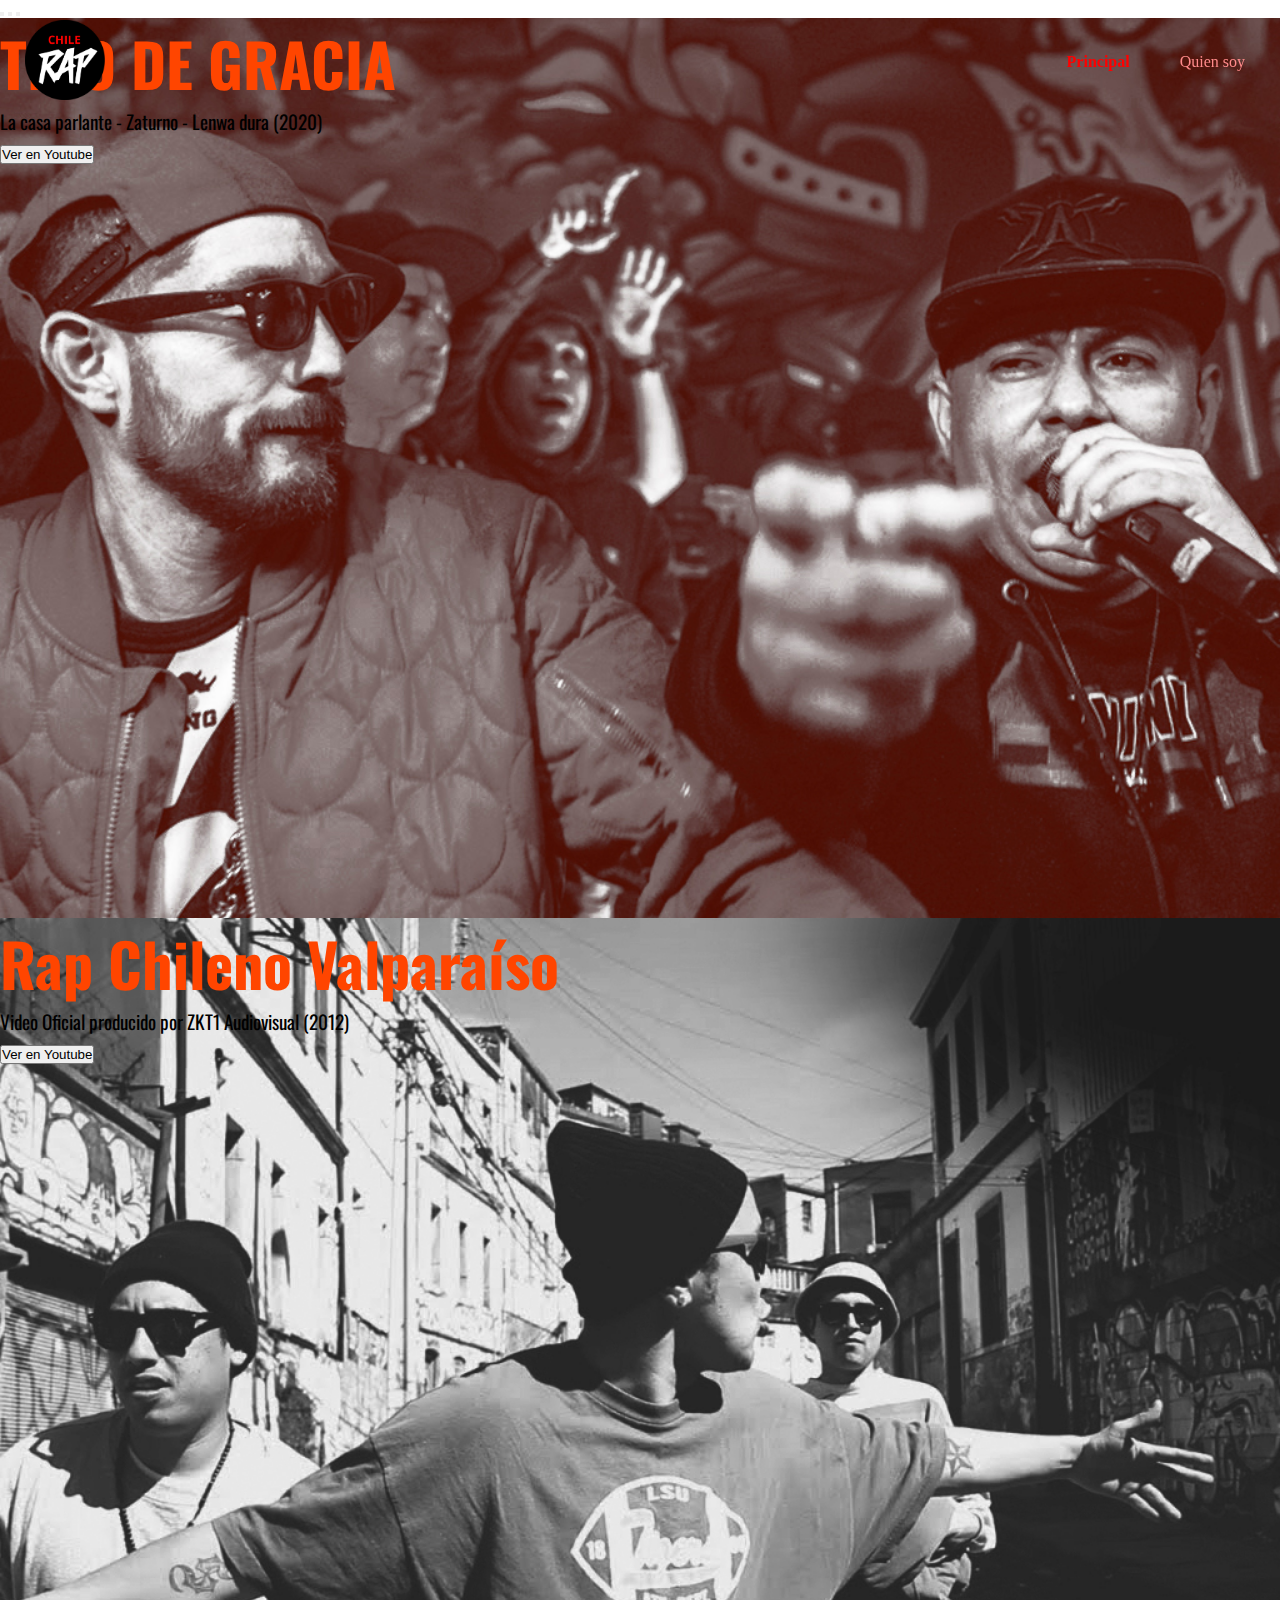
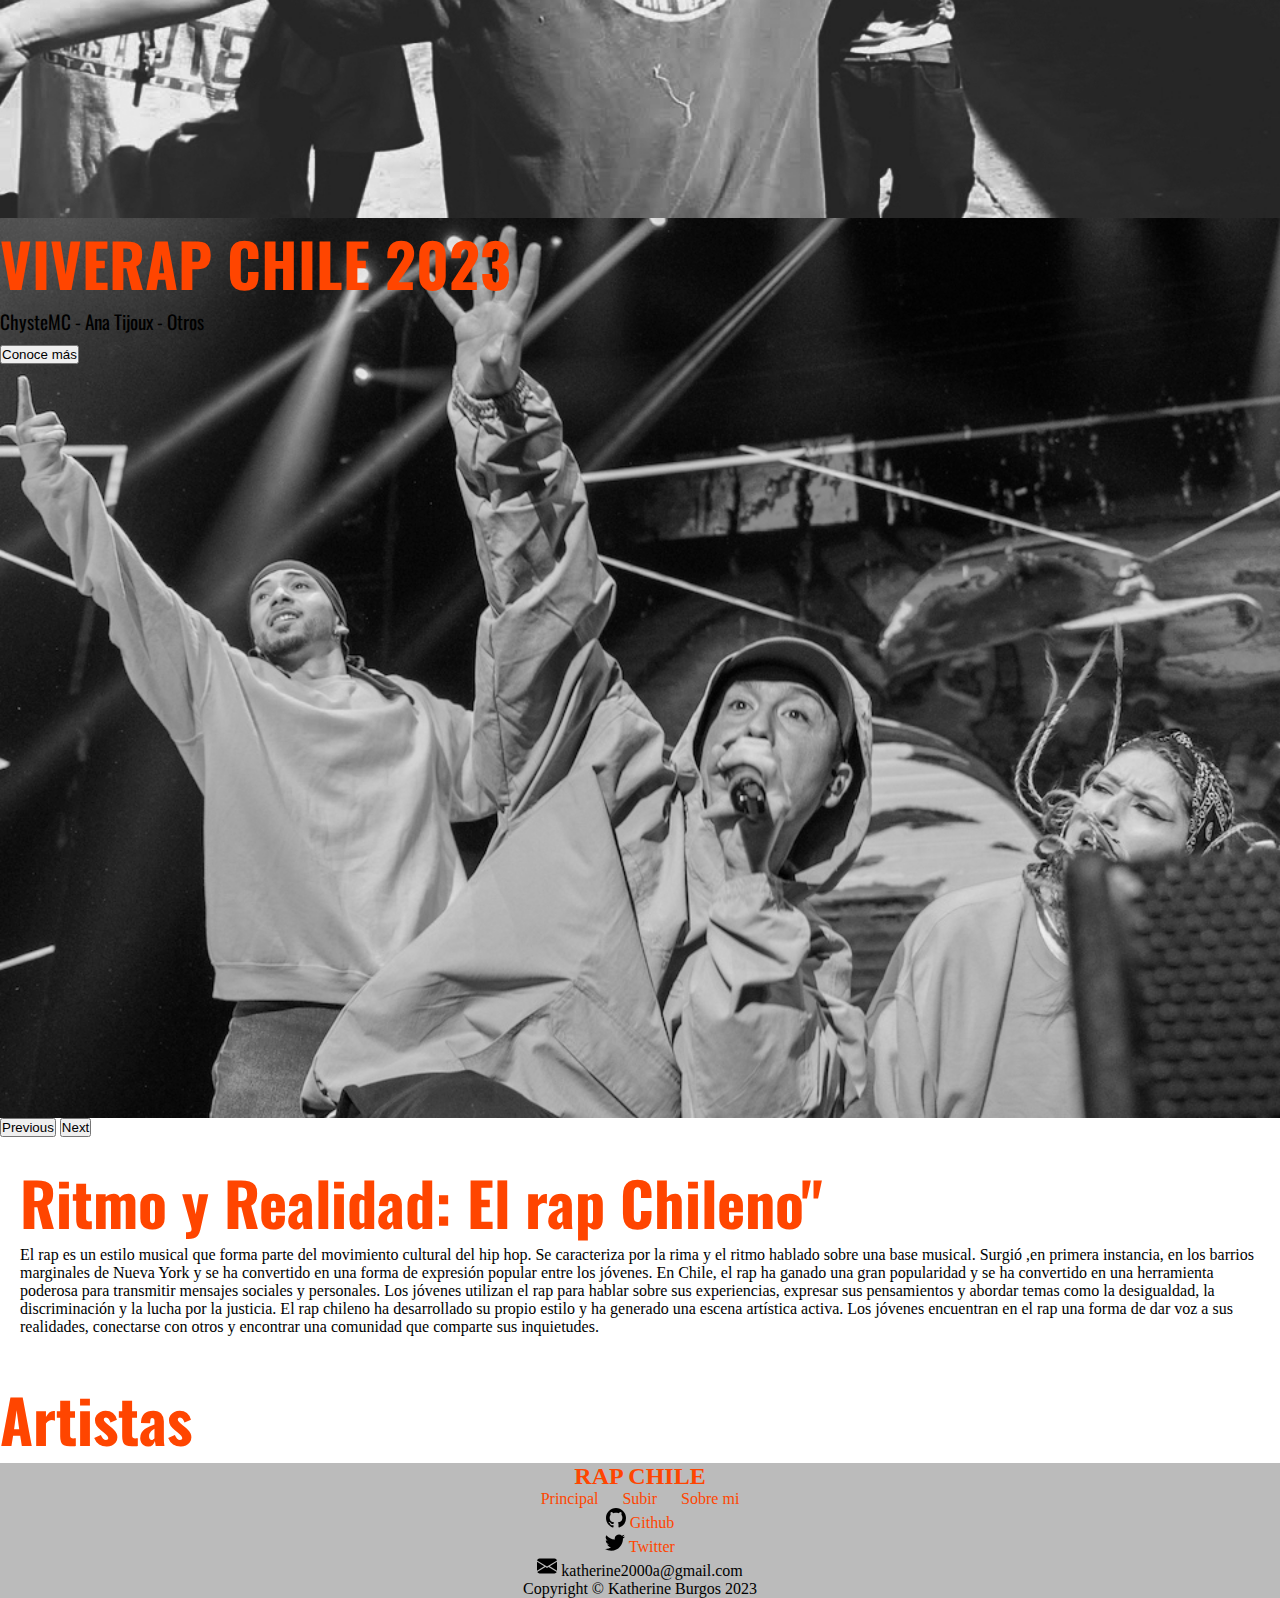
==== index.html @ 853c49ab "Add files via upload" ====
<!doctype html>
<html lang="es">
  <head>
    <meta charset="utf-8">
    <meta name="viewport" content="width=device-width, initial-scale=1">
    <title>Rap Chile</title>
    <link rel="icon" type="image/png" href="img/logito2.png">
    <link href="https://cdn.jsdelivr.net/npm/bootstrap@5.3.0/dist/css/bootstrap.min.css" rel="stylesheet" integrity="sha384-9ndCyUaIbzAi2FUVXJi0CjmCapSmO7SnpJef0486qhLnuZ2cdeRhO02iuK6FUUVM" crossorigin="anonymous">
    <link href="https://fonts.googleapis.com/css2?family=Oswald:wght@700&display=swap" rel="stylesheet">
    


<!-- Primary Meta Tags -->
<title>Rap Chile</title>
<meta name="title" content="Rap Chile" />
<meta name="description" content="El rap es un estilo musical que forma parte del movimiento cultural del hip hop. Se caracteriza por la rima y el ritmo hablado sobre una base musical." />

<!-- Open Graph / Facebook -->
<meta property="og:type" content="website" />
<meta property="og:url" content="https://katherineburgosa.github.io/rap-chileno/" />
<meta property="og:title" content="Rap Chile" />
<meta property="og:description" content="El rap es un estilo musical que forma parte del movimiento cultural del hip hop. Se caracteriza por la rima y el ritmo hablado sobre una base musical." />
<meta property="og:image" content="https://metatags.io/images/meta-tags.png" />

<!-- Twitter -->
<meta property="twitter:card" content="summary_large_image" />
<meta property="twitter:url" content="https://katherineburgosa.github.io/rap-chileno/" />
<meta property="twitter:title" content="Rap Chile" />
<meta property="twitter:description" content="El rap es un estilo musical que forma parte del movimiento cultural del hip hop. Se caracteriza por la rima y el ritmo hablado sobre una base musical." />
<meta property="twitter:image" content="https://metatags.io/images/meta-tags.png" />



  <style>



* {
    margin:0;
    padding: 0;
    text-decoration: none;
    list-style: none;
   
}
body{
  background-color: rgb(255, 255, 255);
}
header{
    height: 100vh;
    width: 100vw;
    position: relative; 
  z-index: 1;
    
}

.navbar{
    position: fixed;
    top: 0; 
    padding: 10px;
    margin-top: 10px;
    display: flex;
    justify-content: space-between;
    width: 100%;
    box-sizing: border-box;
    align-items: center;
    z-index: 2;
}

.navbar a{
    color: rgb(255, 139, 139);
    text-decoration: none;
    
    align-items: center;

}

.navbar .logo{
    font-size: 2rem;
    font-weight: bold;
    width: 120px;

}


.navbar .nav-links ul{
    display: flex;
}
.navbar .nav-links ul li{
    margin: 0 25px;
}
.navbar .nav-links ul li.active a{
    color:red; 
    font-weight: 600;
}
.navbar .menu-hamburger{
    display: none;
    position: absolute;
    top: 50px;
    right: 50px;
    width: 35px;
}
.mobile-menu{
    margin-left: 0;
}

@media screen and (max-width:900px) {
.navbar{
    padding: 0;
}
.navbar .logo{
    position: absolute;
    top: 40px;
    left: 30px;
}

.navbar .menu-hamburger{
    display: block;
}
.nav-links {
    top: 0;
    left: 0;
    position: absolute;
    background-color: rgba(214, 214, 214, 0.253);
    backdrop-filter:blur(5px) ;
    width: 100%;
    height: 100vh;
    display: flex;
    justify-content: center;
    align-items: center;
    margin-left: -100%;
    transition: all 0.3s ease;
    
} 
.nav-links.mobile-menu{
margin-left: 0;
}
.nav-links ul{
    display: flex;
    flex-direction: column;
    align-items: center;
}
.navbar .nav-links ul li{
    margin: 25px 0; 
    font-size: 1,2rem;
}
}
.carousel-item {
font-family: 'Oswald', sans-serif;
font-size: larger;
height: 100vh;
min-height: 350px;
background: no-repeat center center scroll;
-webkit-background-size: cover;
-moz-background-size: cover;
-o-background-size: cover;
background-size: cover;
}
h5{
font-size: 72px;
color: orangered;
}
#logito{
margin-left: 15px;
width: 80px;
}

.footer{
    background-color: #bbbbbb;
    text-align: center;
    }
    .social-icons li a{
      text-decoration: none;
      color: orangered;
    }
    .social-icons li a:hover{
      text-decoration: none;
      color: bisque;
    }






















.ui-card {
  width: 100%;
  height: 100%;
  border-radius: 15px;
  position: relative;
  overflow: hidden;
  background: radial-gradient(#111 50%, #000 100%);
}
.ui-card:hover {
  scale: 1.05;
  transition: all 0.3s ease-out;
}
.ui-card img {
  width: 100%;
  height: 100%;
  object-fit: cover;
}

.ui-card:hover img {
  opacity: 0.3;
}

.ui-card .description {
  position: absolute;
  bottom: 0;
  left: 0;
  padding: 15px;
  overflow: hidden;
  text-align: center;
  color: #fff;
  font-size: 18px;
}

.ui-card .description h3 {
  font-weight: 700;
  font-size: 32px;
  position: relative;
  text-align: center;
  margin: 0 0 20px;
  transform: translateY(30px);
  opacity: 0;
  transition: all 0.3s ease-out;
  overflow: hidden;
}

.ui-card:hover .description h3 {
  opacity: 1;
  transform: translateY(0px);
  overflow: hidden;
}
h5{
    font-family: 'Oswald', sans-serif;
   
    font-size: 60px;
    font-weight: 700;
}

.cate{
  padding: 20px;
}



.fut{
    padding: 10px;
    text-decoration: none;
    color: orangered;
}
a.logo{
    text-decoration: none;
    color: orangered; 
}
  </style>
  
</head>
  <body>

    <nav class="navbar">
        <a href="#" ><img src="img/logito2.png" alt="logo de rap chile" id="logito"></a>
        <div class="nav-links">
            <ul>
                <li class="active"><a href="index.html">Principal</a></li>
                <li><a href="#">Quien soy</a></li>
                
                

            </ul>
        </div>
        <img src="img/menu-btn.png" alt="menu" class="menu-hamburger">

    </nav>
   
    <header>

        <div id="carouselExampleCaptions" class="carousel slide" data-bs-ride="carousel">
          <div class="carousel-indicators">
            <button type="button" data-bs-target="#carouselExampleCaptions" data-bs-slide-to="0" class="active" aria-current="true" aria-label="Slide 1"></button>
            <button type="button" data-bs-target="#carouselExampleCaptions" data-bs-slide-to="1" aria-label="Slide 2"></button>
            <button type="button" data-bs-target="#carouselExampleCaptions" data-bs-slide-to="2" aria-label="Slide 3"></button>
          </div>
          <div class="carousel-inner">
            <div class="carousel-item active" style="background-image: url(img/tiropar.jpg)" alt="imagen del grupo tiro de gracia">
              <div class="carousel-caption">
                <h5>TIRO DE GRACIA</h5>
                <p>La casa parlante - Zaturno - Lenwa dura (2020) </p>
                <button type="button" class="btn btn-outline-light">Ver en Youtube</button>
              </div>
            </div>
            <div class="carousel-item" style="background-image: url(img/rap.jpg)" alt="imagen de video del rap chileno en valparaiso 2012">
              <div class="carousel-caption">
                <h5>Rap Chileno Valparaíso </h5>
                <p>Video Oficial producido por ZKT1 Audiovisual (2012) </p>
                <button type="button" class="btn btn-outline-light">Ver en Youtube</button>
              </div>
            </div>
            <div class="carousel-item" style="background-image: url(img/1viverap.jpg)" alt="imagen de vive rap, festival de rap en chile año 2023">
              <div class="carousel-caption">
                <h5>VIVERAP CHILE 2023</h5>
                <p>ChysteMC - Ana Tijoux - Otros</p>
                <button type="button" class="btn btn-outline-light">Conoce más</button>
                
              </div>
            </div>
          </div>
          <button class="carousel-control-prev" type="button" data-bs-target="#carouselExampleCaptions" data-bs-slide="prev">
            <span class="carousel-control-prev-icon" aria-hidden="true"></span>
            <span class="visually-hidden">Previous</span>
          </button>
          <button class="carousel-control-next" type="button" data-bs-target="#carouselExampleCaptions" data-bs-slide="next">
            <span class="carousel-control-next-icon" aria-hidden="true"></span>
            <span class="visually-hidden">Next</span>
          </button>
        </div>


        
          <div class="container my-5 mb-5 cate">
            <div class="row">
              <div class="col-md-8 mx-auto text-danger "> 
                <h5 class="mb-1 text-center">Ritmo y Realidad: El rap Chileno"</h5>
                <p>El rap es un estilo musical que forma parte del movimiento cultural del hip hop. Se caracteriza por la rima y el ritmo hablado sobre una base musical. Surgió ,en primera instancia, en los barrios marginales de Nueva York y se ha convertido en una forma de expresión popular entre los jóvenes.
                    
                    En Chile, el rap ha ganado una gran popularidad y se ha convertido en una herramienta poderosa para transmitir mensajes sociales y personales. Los jóvenes utilizan el rap para hablar sobre sus experiencias, expresar sus pensamientos y abordar temas como la desigualdad, la discriminación y la lucha por la justicia.
                    El rap chileno ha desarrollado su propio estilo y ha generado una escena artística activa. Los jóvenes encuentran en el rap una forma de dar voz a sus realidades, conectarse con otros y encontrar una comunidad que comparte sus inquietudes.</p>
                </div>
                </div>
              </div>
                  <div class="container">
            <div class="row">
              <div class="col-md-8 mx-auto">
                  <img> 
                  </div>
                </div>
              </div>





            
            
           
            
           
             
                  
           
            
               
              <section class="border-top border-bottom" id="laZona">
                     <h5 class="text-center">Artistas</h5>
                  <div class="container my-5 py-4" id="zona">
                      <div class="row">
                        <div class="col-md-4 mb-4">
                       
                        </div>
                      </div>
                    </div>
          </section>
            
        
                 

             



<footer class="footer">
    <div class="container">
    <div class="row justify-content-center">
    <div class="col-md-12 text-center">
    <h2 class="footer-heading mt-5"><a href="#" class="logo">RAP CHILE</a></h2>
    <p class="menu">
    <a class="fut" href="index.html">Principal</a>
    <a class="fut" href="#">Subir</a>
    <a class="fut" href="#">Sobre mi</a>
    </p>
    <ul class="social-icons">
      <li>
        <svg xmlns="http://www.w3.org/2000/svg" width="20" height="20" fill="currentColor" class="bi bi-github " viewBox="0 0 16 16">
            <path d="M8 0C3.58 0 0 3.58 0 8c0 3.54 2.29 6.53 5.47 7.59.4.07.55-.17.55-.38 0-.19-.01-.82-.01-1.49-2.01.37-2.53-.49-2.69-.94-.09-.23-.48-.94-.82-1.13-.28-.15-.68-.52-.01-.53.63-.01 1.08.58 1.23.82.72 1.21 1.87.87 2.33.66.07-.52.28-.87.51-1.07-1.78-.2-3.64-.89-3.64-3.95 0-.87.31-1.59.82-2.15-.08-.2-.36-1.02.08-2.12 0 0 .67-.21 2.2.82.64-.18 1.32-.27 2-.27.68 0 1.36.09 2 .27 1.53-1.04 2.2-.82 2.2-.82.44 1.1.16 1.92.08 2.12.51.56.82 1.27.82 2.15 0 3.07-1.87 3.75-3.65 3.95.29.25.54.73.54 1.48 0 1.07-.01 1.93-.01 2.2 0 .21.15.46.55.38A8.012 8.012 0 0 0 16 8c0-4.42-3.58-8-8-8z"/>
          </svg>
        <a href="https://github.com/katherineburgosa">Github</a></li>
    <li>
        <svg xmlns="http://www.w3.org/2000/svg" width="20" height="20" fill="currentColor" class="bi bi-twitter" viewBox="0 0 16 16">
            <path d="M5.026 15c6.038 0 9.341-5.003 9.341-9.334 0-.14 0-.282-.006-.422A6.685 6.685 0 0 0 16 3.542a6.658 6.658 0 0 1-1.889.518 3.301 3.301 0 0 0 1.447-1.817 6.533 6.533 0 0 1-2.087.793A3.286 3.286 0 0 0 7.875 6.03a9.325 9.325 0 0 1-6.767-3.429 3.289 3.289 0 0 0 1.018 4.382A3.323 3.323 0 0 1 .64 6.575v.045a3.288 3.288 0 0 0 2.632 3.218 3.203 3.203 0 0 1-.865.115 3.23 3.23 0 0 1-.614-.057 3.283 3.283 0 0 0 3.067 2.277A6.588 6.588 0 0 1 .78 13.58a6.32 6.32 0 0 1-.78-.045A9.344 9.344 0 0 0 5.026 15z"/>
          </svg>
        <a href="https://twitter.com/Katheri94758841">Twitter</a></li>
    <li>
        <svg xmlns="http://www.w3.org/2000/svg" width="20" height="20" fill="currentColor" class="bi bi-envelope-fill" viewBox="0 0 16 16">
        <path d="M.05 3.555A2 2 0 0 1 2 2h12a2 2 0 0 1 1.95 1.555L8 8.414.05 3.555ZM0 4.697v7.104l5.803-3.558L0 4.697ZM6.761 8.83l-6.57 4.027A2 2 0 0 0 2 14h12a2 2 0 0 0 1.808-1.144l-6.57-4.027L8 9.586l-1.239-.757Zm3.436-.586L16 11.801V4.697l-5.803 3.546Z"/>
        </svg>
        katherine2000a@gmail.com</li>
    </ul>
    </div>
    </div>
    <div class="row mt-5">
    <div class="col-md-12 text-center">
    <p class="copyright">
    Copyright &copy; Katherine Burgos 2023 <i class="ion-ios-heart" aria-hidden="true"></i> 
    </p>
    </div>
    </div>
    </div>
    </footer>





<script src="script.js"></script>
    <script src="https://cdn.jsdelivr.net/npm/bootstrap@5.3.0/dist/js/bootstrap.bundle.min.js" integrity="sha384-geWF76RCwLtnZ8qwWowPQNguL3RmwHVBC9FhGdlKrxdiJJigb/j/68SIy3Te4Bkz" crossorigin="anonymous"></script>

      </header>
      
  </body>
  <script>
    const menuHamburger = document.querySelector(".menu-hamburger")
    const navLinks = document.querySelector(".nav-links")

    menuHamburger.addEventListener('click',()=>{
    navLinks.classList.toggle('mobile-menu')
    })
</script>
</html>
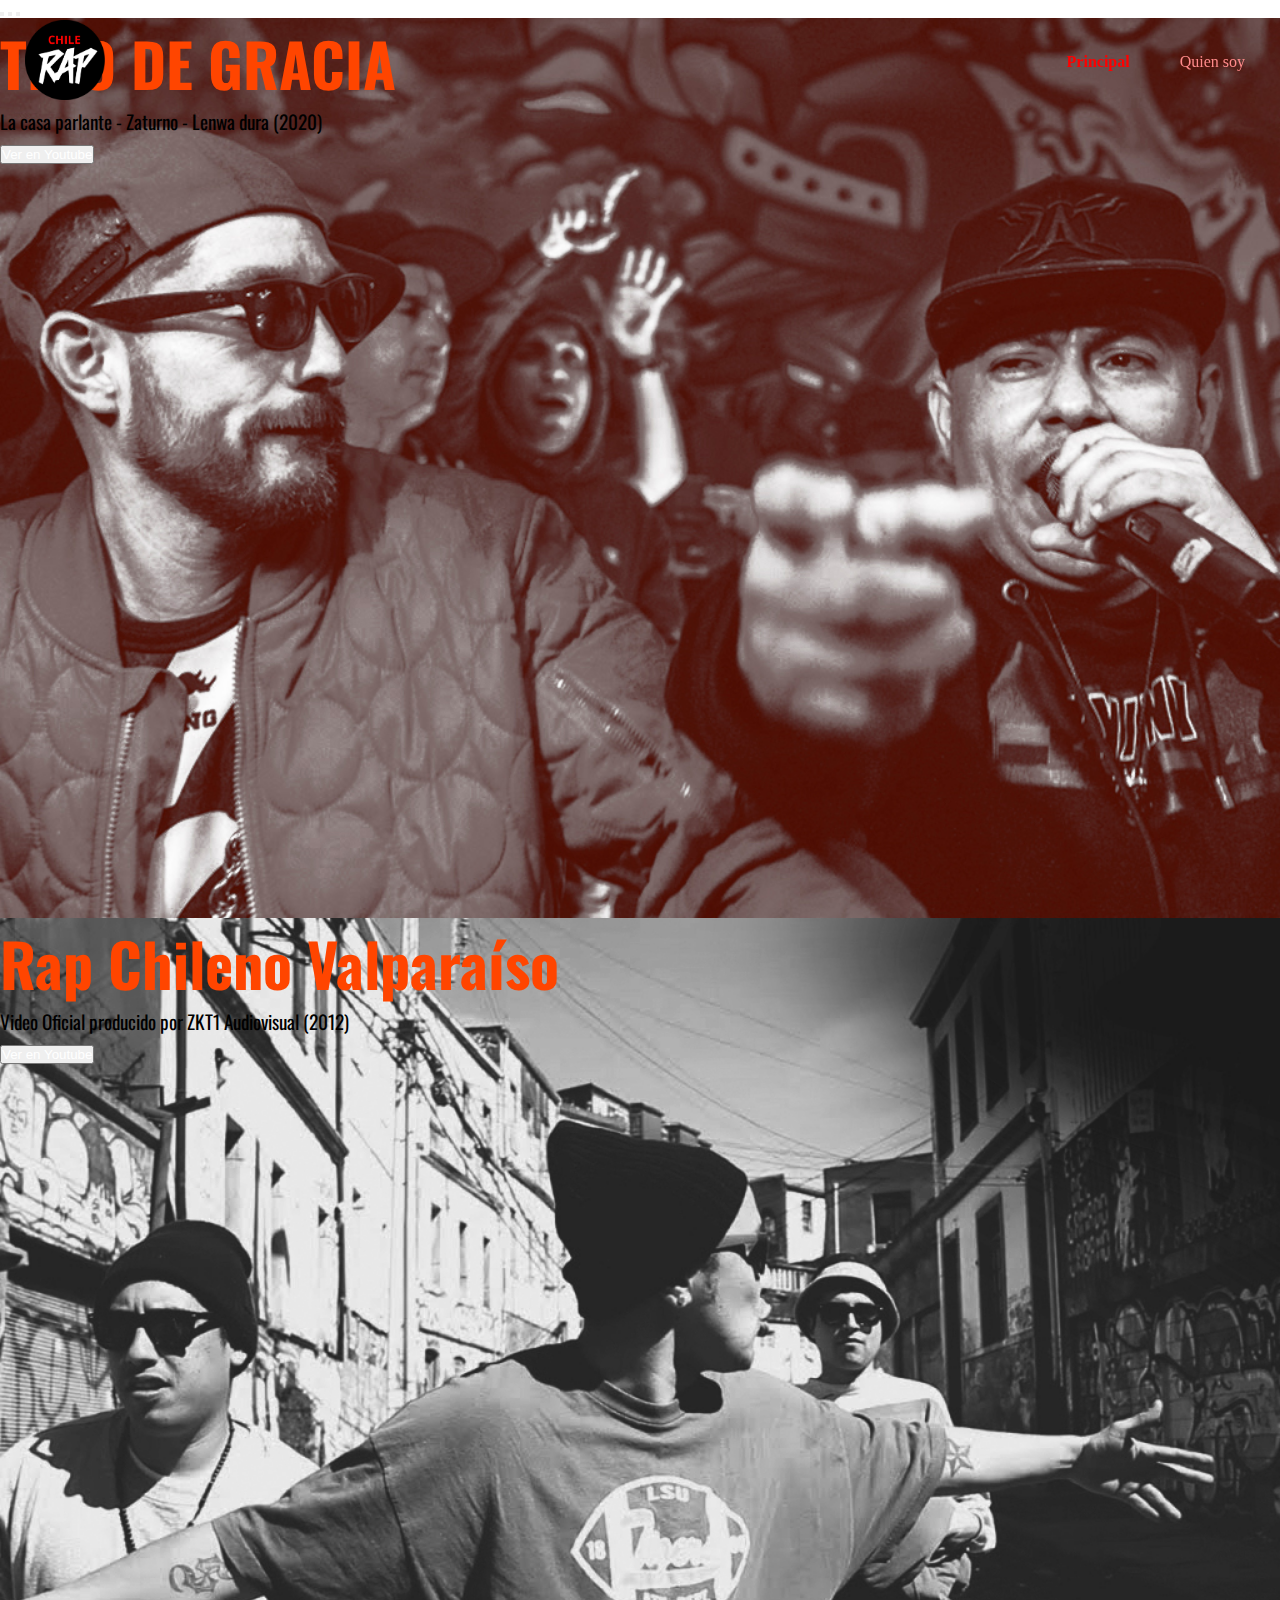
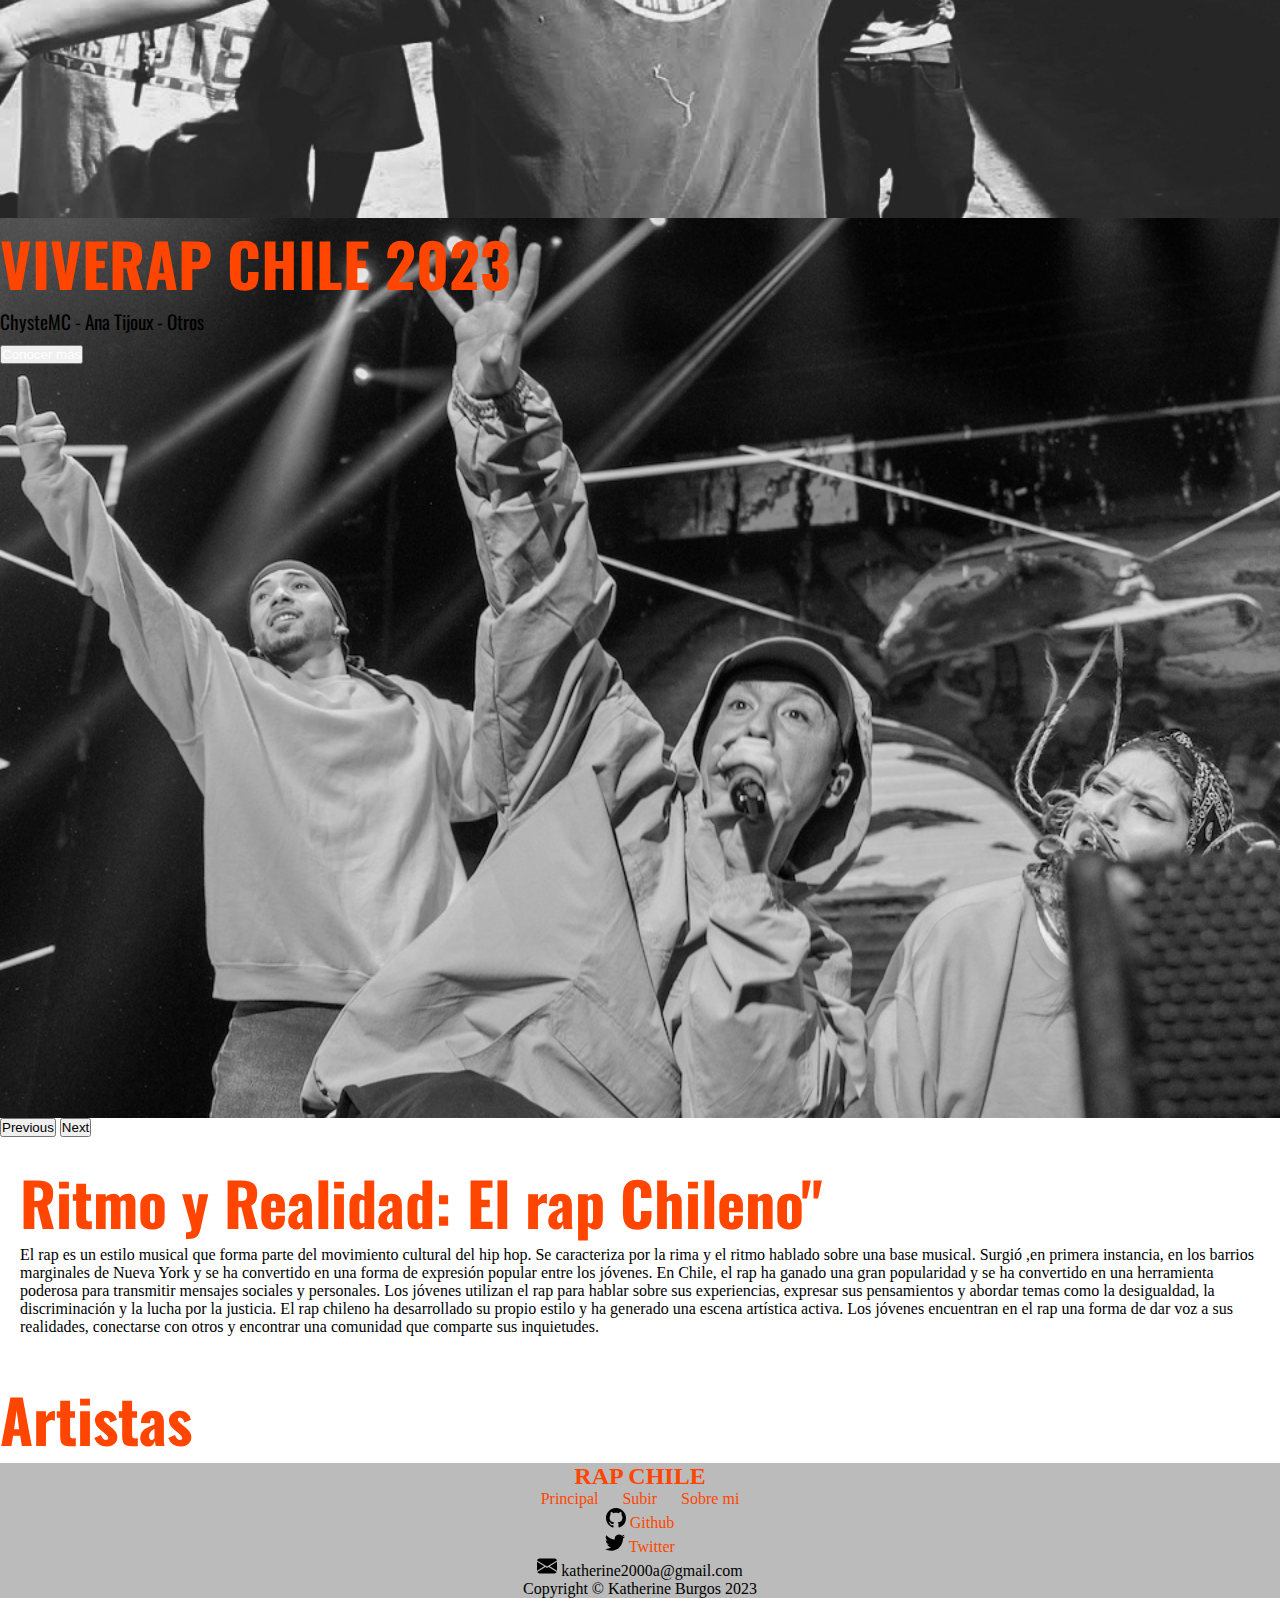
==== commit 03c305cb: "Add files via upload" ====
--- a/index.html
+++ b/index.html
@@ -65,7 +65,14 @@
     align-items: center;
     z-index: 2;
 }
-
+a{
+  text-decoration: none;
+  color: #ffffff;
+}
+a:hover{
+  text-decoration: none;
+  color: #000000;
+}
 .navbar a{
     color: rgb(255, 139, 139);
     text-decoration: none;
@@ -303,21 +310,21 @@
               <div class="carousel-caption">
                 <h5>TIRO DE GRACIA</h5>
                 <p>La casa parlante - Zaturno - Lenwa dura (2020) </p>
-                <button type="button" class="btn btn-outline-light">Ver en Youtube</button>
+                <button type="button" class="btn btn-outline-light"><a href="https://www.youtube.com/watch?v=Phgov-UiDcc">Ver en Youtube</a></button>
               </div>
             </div>
             <div class="carousel-item" style="background-image: url(img/rap.jpg)" alt="imagen de video del rap chileno en valparaiso 2012">
               <div class="carousel-caption">
                 <h5>Rap Chileno Valparaíso </h5>
                 <p>Video Oficial producido por ZKT1 Audiovisual (2012) </p>
-                <button type="button" class="btn btn-outline-light">Ver en Youtube</button>
+                <button type="button" class="btn btn-outline-light"><a href="https://www.youtube.com/watch?v=cXGwReDzLKI&ab_channel=Zkt1Audiovisual">Ver en Youtube</a></button>
               </div>
             </div>
             <div class="carousel-item" style="background-image: url(img/1viverap.jpg)" alt="imagen de vive rap, festival de rap en chile año 2023">
               <div class="carousel-caption">
                 <h5>VIVERAP CHILE 2023</h5>
                 <p>ChysteMC - Ana Tijoux - Otros</p>
-                <button type="button" class="btn btn-outline-light">Conoce más</button>
+                <button type="button" class="btn btn-outline-light"><a href="https://los40.cl/2023/vive-rap-2023-conoce-mas-sobre-chystemc-156630.html">Conocer más</a></button>
                 
               </div>
             </div>
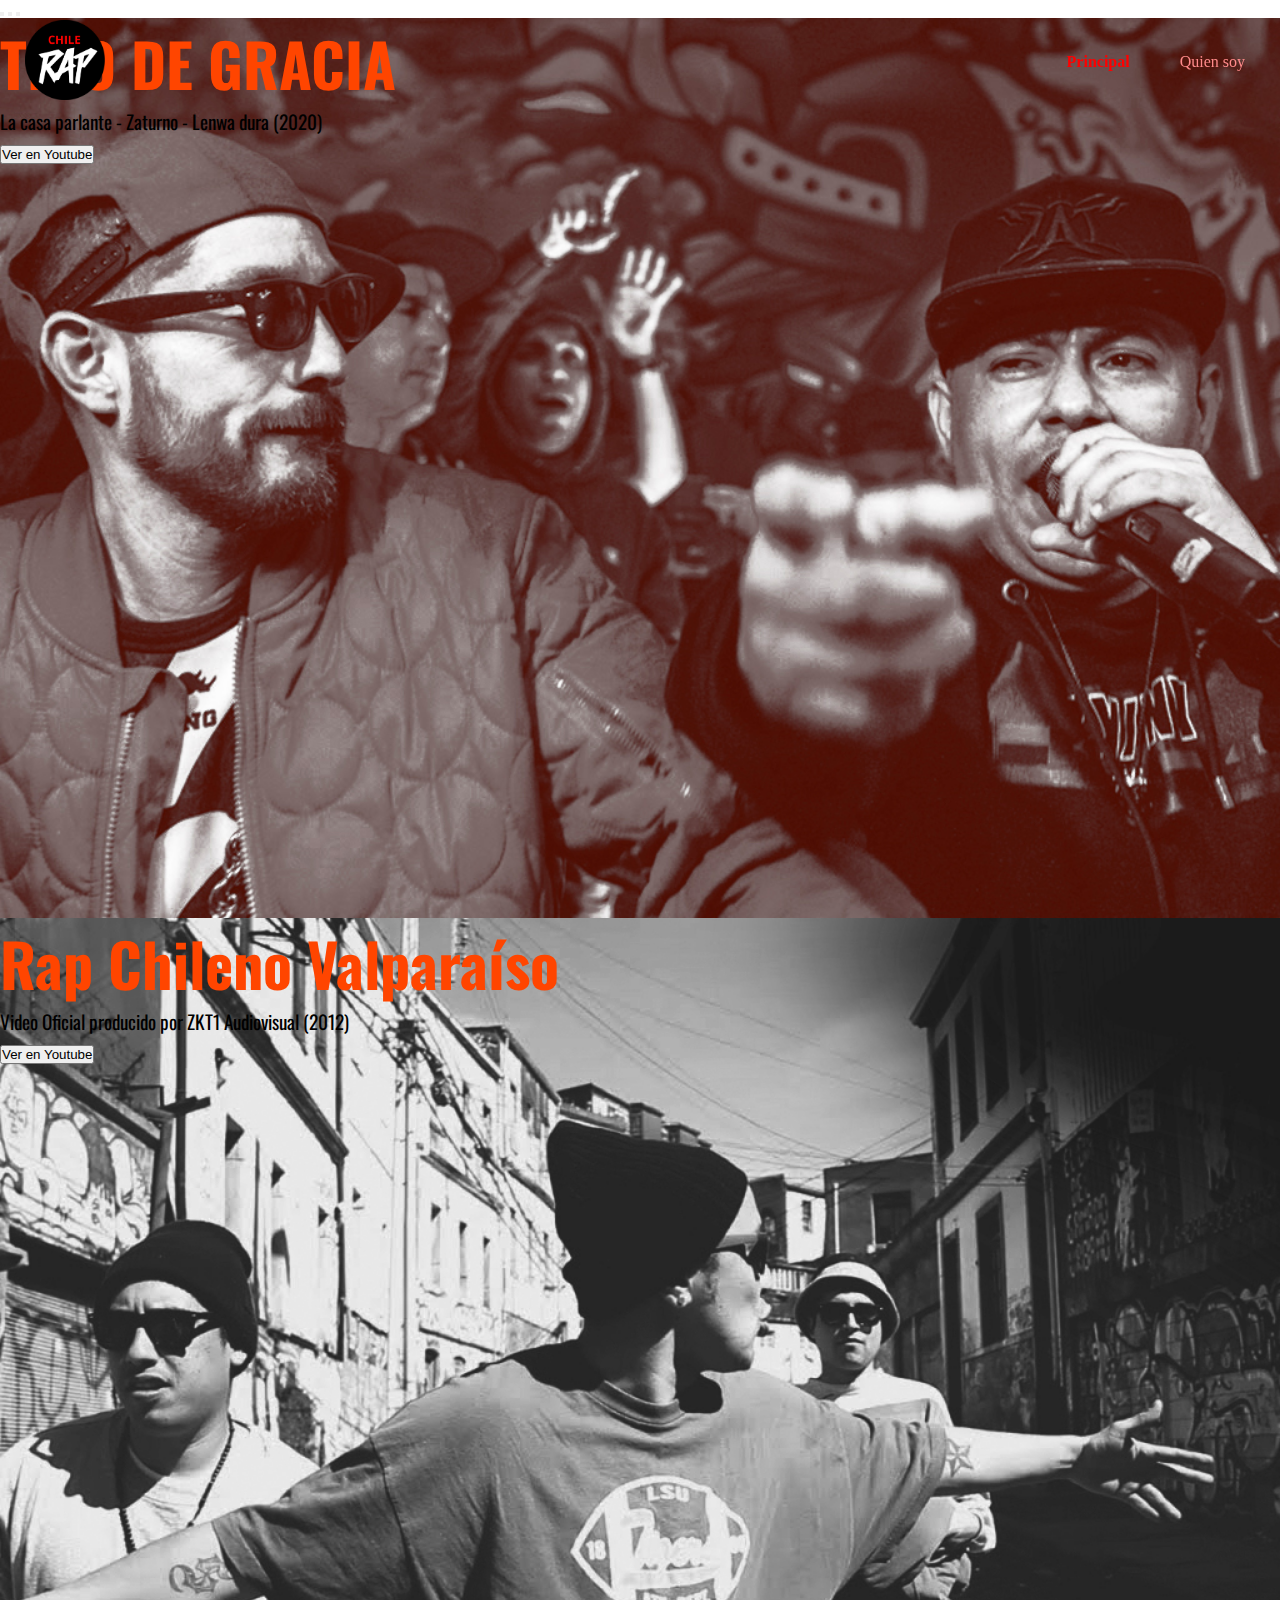
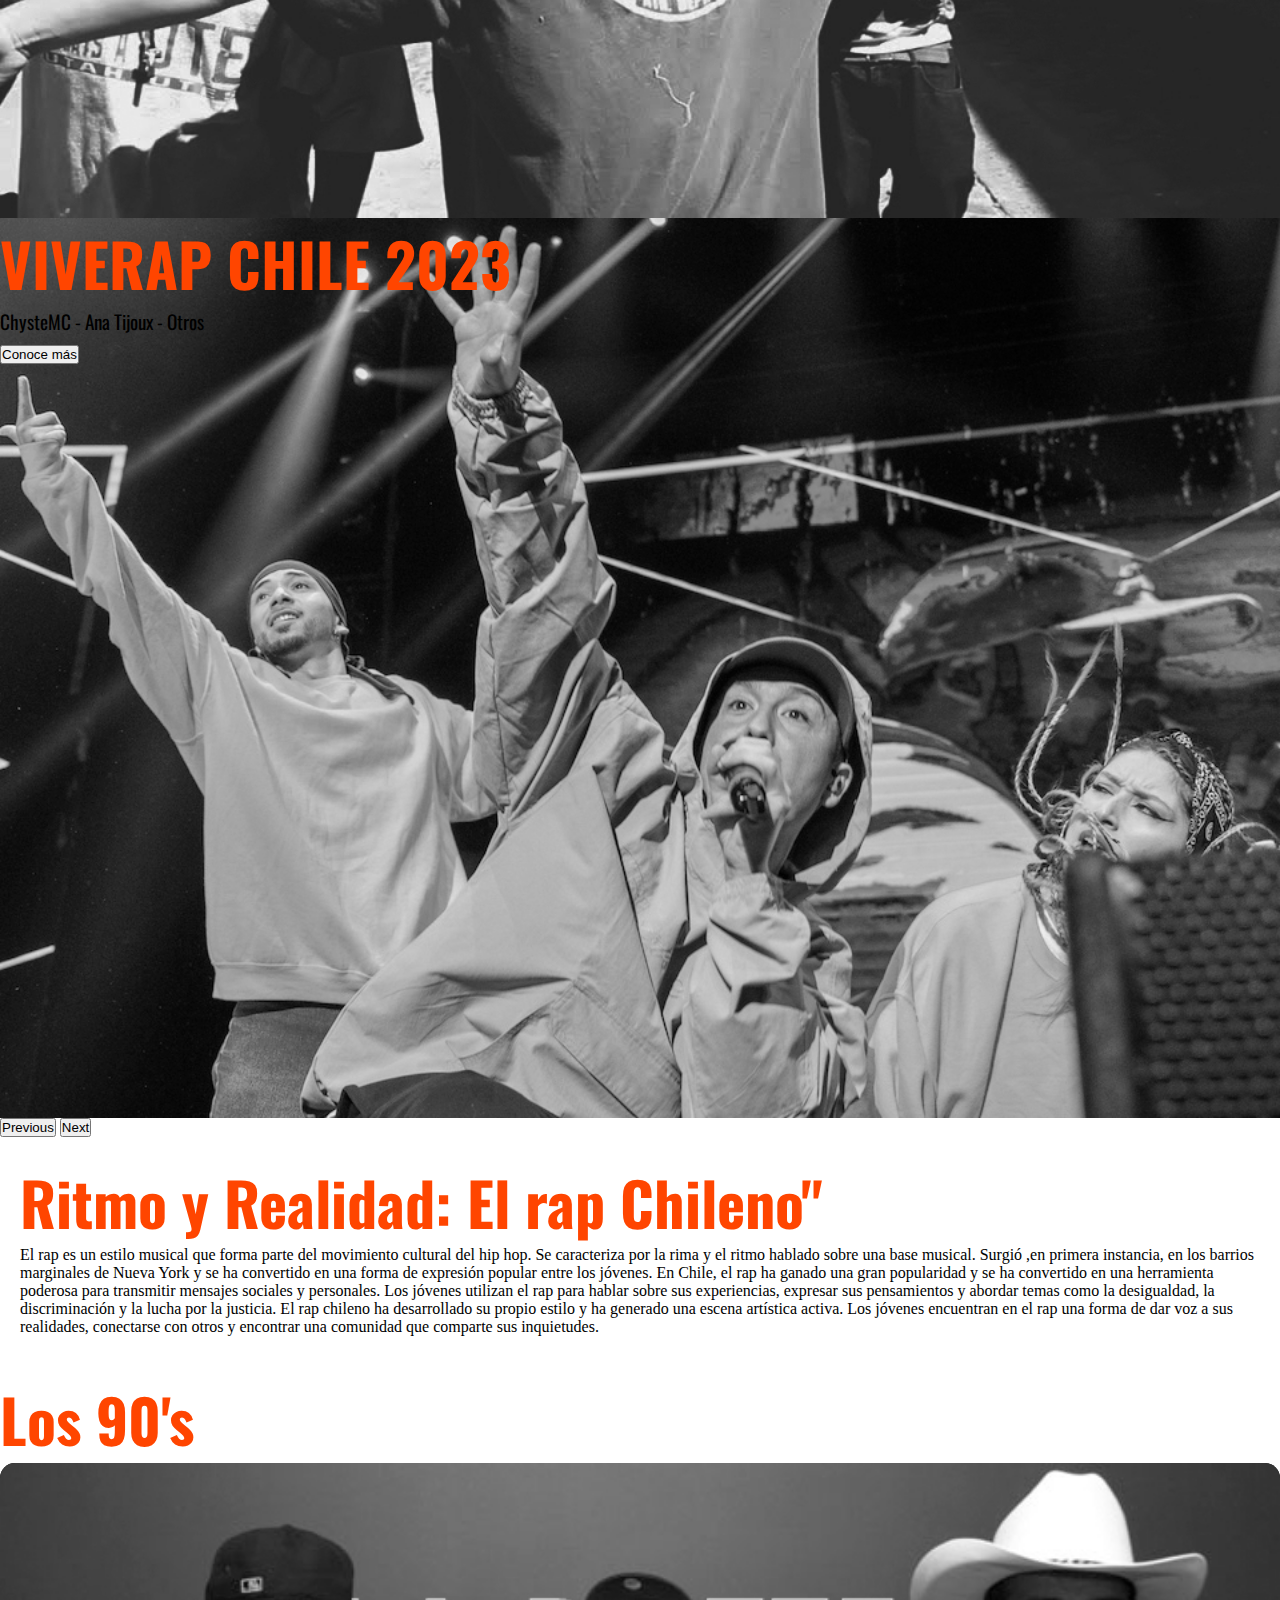
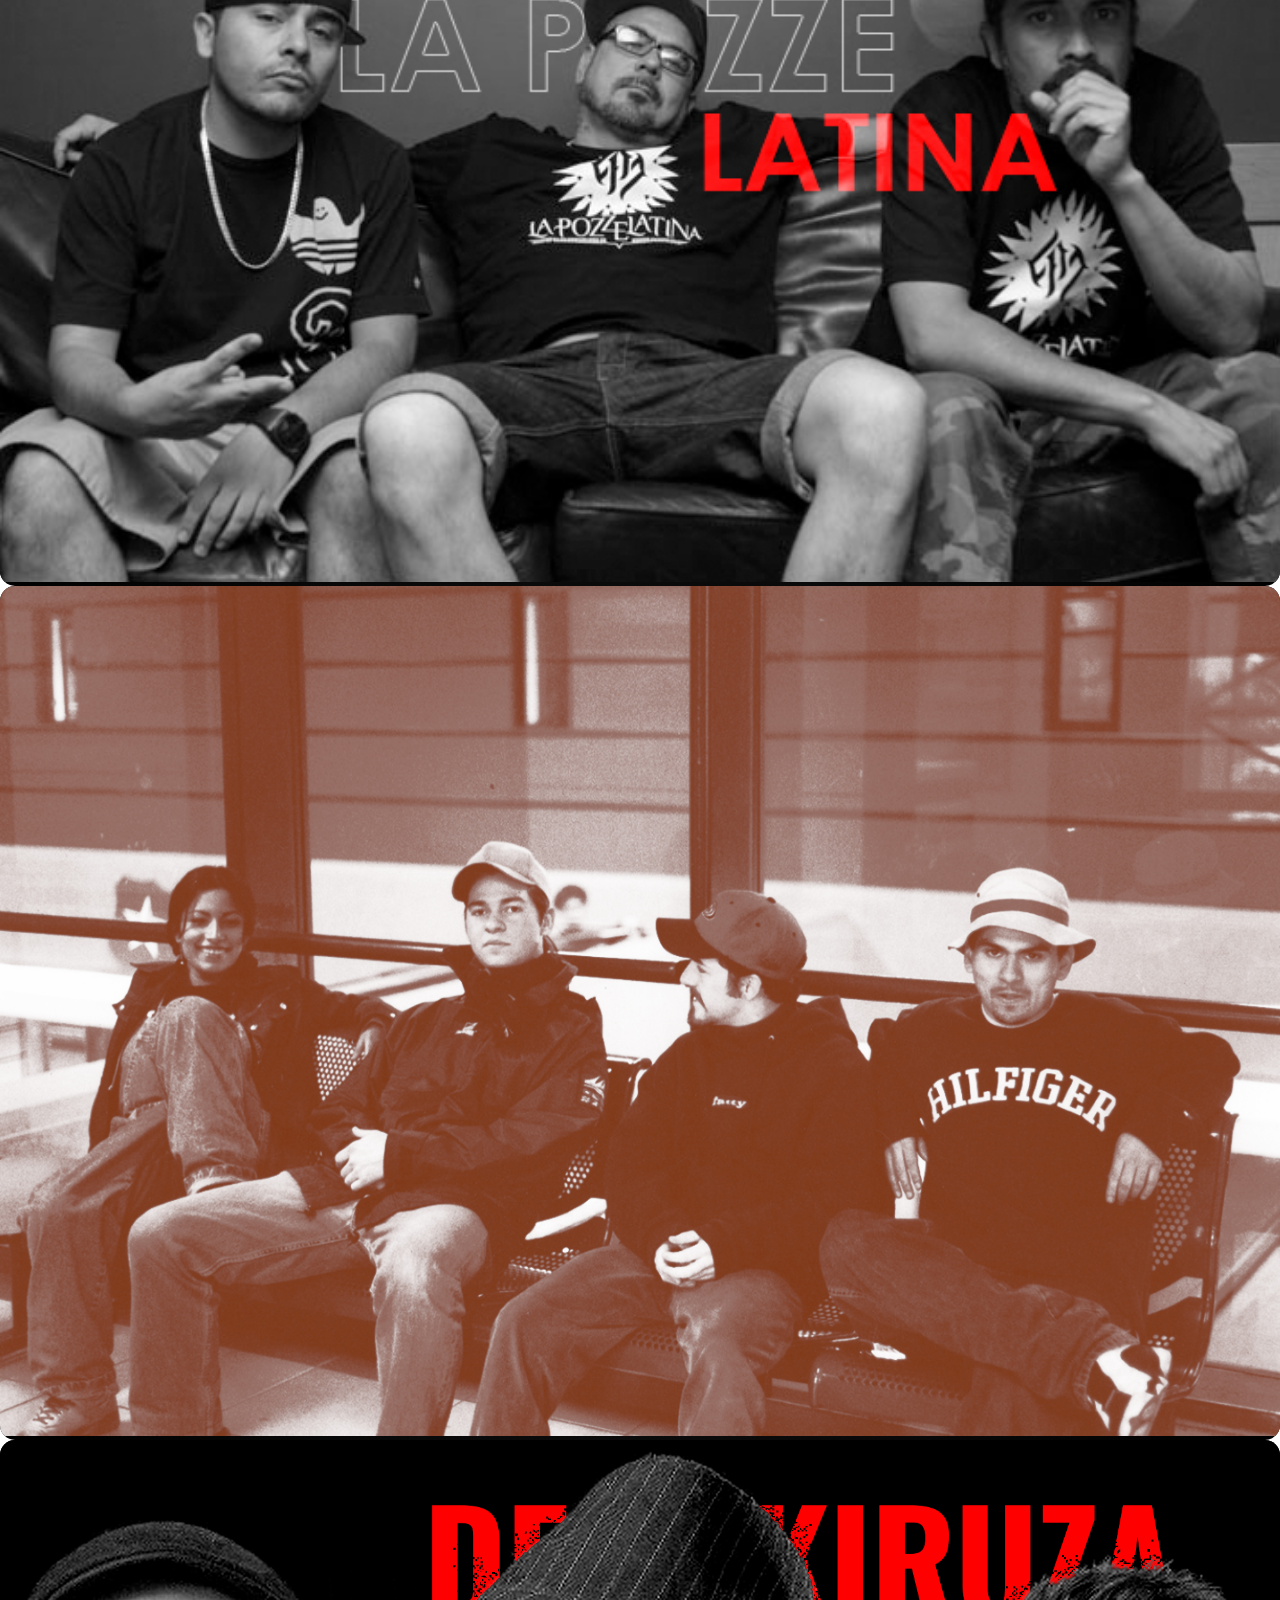
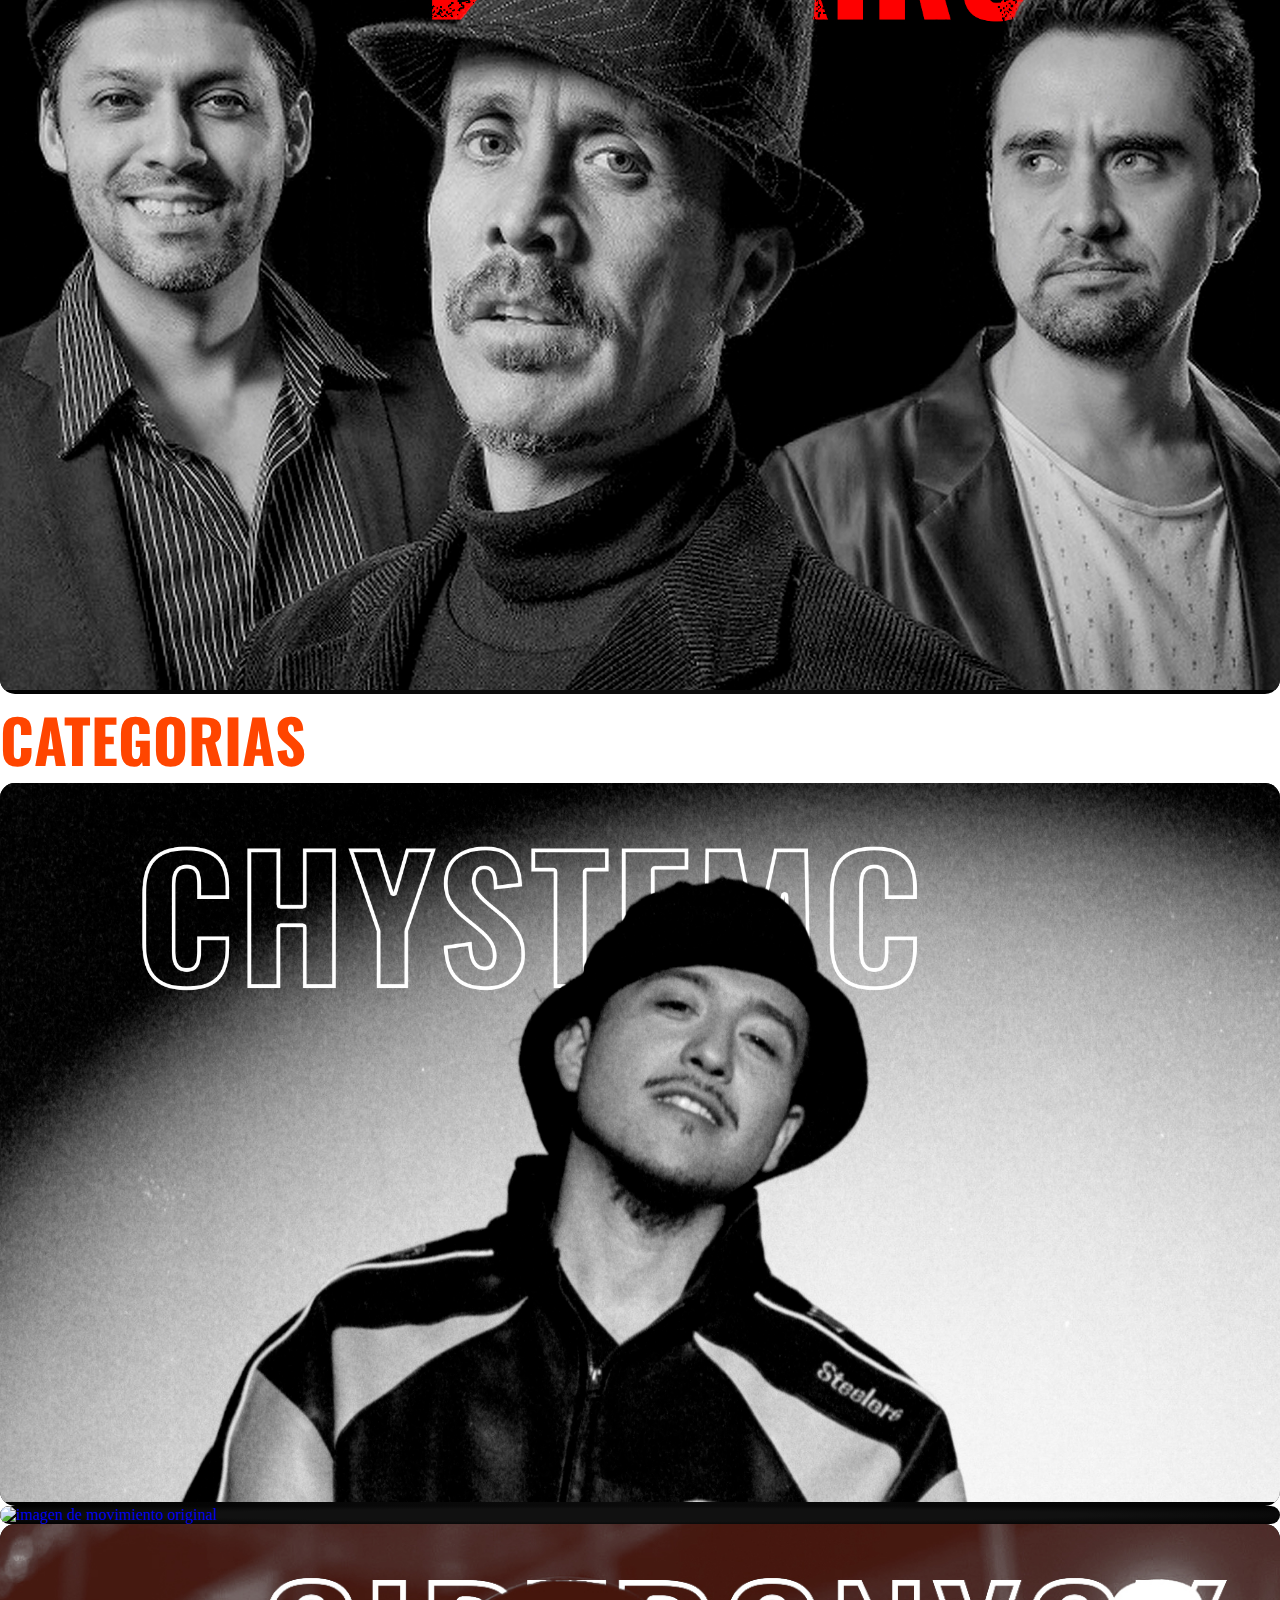
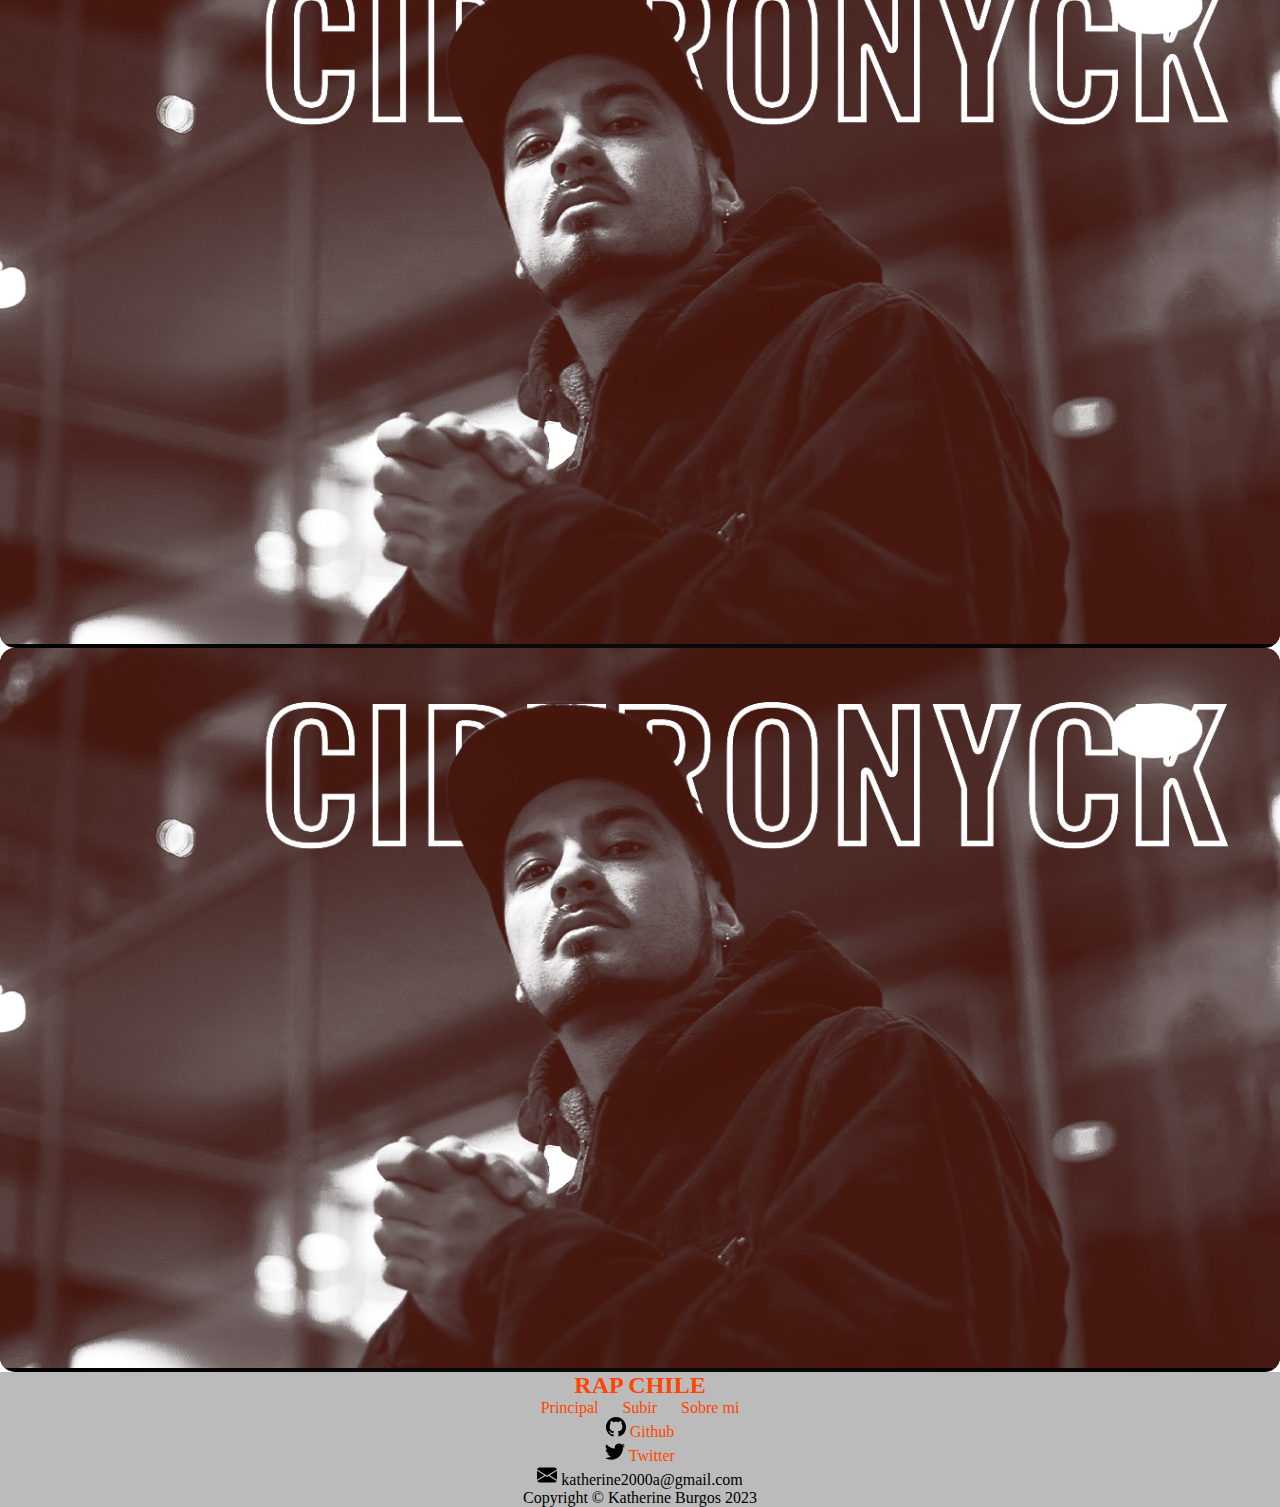
==== commit 55667d37: "Add files via upload" ====
--- a/index.html
+++ b/index.html
@@ -65,14 +65,7 @@
     align-items: center;
     z-index: 2;
 }
-a{
-  text-decoration: none;
-  color: #ffffff;
-}
-a:hover{
-  text-decoration: none;
-  color: #000000;
-}
+
 .navbar a{
     color: rgb(255, 139, 139);
     text-decoration: none;
@@ -310,21 +303,21 @@
               <div class="carousel-caption">
                 <h5>TIRO DE GRACIA</h5>
                 <p>La casa parlante - Zaturno - Lenwa dura (2020) </p>
-                <button type="button" class="btn btn-outline-light"><a href="https://www.youtube.com/watch?v=Phgov-UiDcc">Ver en Youtube</a></button>
+                <button type="button" class="btn btn-outline-light">Ver en Youtube</button>
               </div>
             </div>
             <div class="carousel-item" style="background-image: url(img/rap.jpg)" alt="imagen de video del rap chileno en valparaiso 2012">
               <div class="carousel-caption">
                 <h5>Rap Chileno Valparaíso </h5>
                 <p>Video Oficial producido por ZKT1 Audiovisual (2012) </p>
-                <button type="button" class="btn btn-outline-light"><a href="https://www.youtube.com/watch?v=cXGwReDzLKI&ab_channel=Zkt1Audiovisual">Ver en Youtube</a></button>
+                <button type="button" class="btn btn-outline-light">Ver en Youtube</button>
               </div>
             </div>
             <div class="carousel-item" style="background-image: url(img/1viverap.jpg)" alt="imagen de vive rap, festival de rap en chile año 2023">
               <div class="carousel-caption">
                 <h5>VIVERAP CHILE 2023</h5>
                 <p>ChysteMC - Ana Tijoux - Otros</p>
-                <button type="button" class="btn btn-outline-light"><a href="https://los40.cl/2023/vive-rap-2023-conoce-mas-sobre-chystemc-156630.html">Conocer más</a></button>
+                <button type="button" class="btn btn-outline-light">Conoce más</button>
                 
               </div>
             </div>
@@ -364,31 +357,122 @@
 
 
 
-            
-            
-           
-            
-           
-             
-                  
-           
-            
-               
-              <section class="border-top border-bottom" id="laZona">
-                     <h5 class="text-center">Artistas</h5>
-                  <div class="container my-5 py-4" id="zona">
-                      <div class="row">
-                        <div class="col-md-4 mb-4">
-                       
-                        </div>
-                      </div>
-                    </div>
-          </section>
-            
+
+
+              <h5 class="text-center">Los 90's</h5>
+
+<div class="container my-5">
+  <div class="row">
+    <div class="col-md-4 mb-4">
+      <div class="ui-card">
         
-                 
-
-             
+      </div>
+    </div>
+    <div class="col-md-4 mb-4">
+      <div class="ui-card">
+        <a href="#">
+          <img src="img/pozze.jpg" alt=" imagen de la pozze latina">
+        </a>
+        <div class="description">
+          <h3>La pozze latina</h3>
+        </div>
+      </div>
+    </div>
+    
+
+
+
+    <div class="col-md-4 mb-4">
+      <div class="ui-card">
+        <a href="page.html">
+          <img src="img/makiz.jpg" alt=" imagen de makiza">
+        </a>
+        <div class="description">
+          <h3>Makiza</h3>
+        </div>
+      </div>
+    </div>
+
+
+
+    <div class="col-md-4 mb-4">
+      <div class="ui-card">
+        <a href="#">
+          <img src="img/1deki.jpg" alt=" imagen de kiruza">
+        </a>
+        <div class="description">
+          <h3>De Kiruza</h3>
+        </div>
+      </div>
+    </div>
+
+  </div>
+</div>
+
+
+
+
+
+
+
+
+
+
+<h5 class="text-center">CATEGORIAS</h5>
+
+<div class="container my-5">
+  <div class="row">
+    <div class="col-md-4 mb-4">
+      <div class="ui-card">
+        <a href="page-2.html">
+          <img src="img/chyste.jpg" alt=" imagen de ChysteMC">
+        </a>
+        <div class="description">
+          <h3>ChysteMc</h3>
+        </div>
+      </div>
+    </div>
+    <div class="col-md-4 mb-4">
+      <div class="ui-card">
+        <a href="#">
+          <img src="img/movori.jpg" alt=" imagen de movimiento original">
+        </a>
+        <div class="description">
+          <h3>Movimiento original</h3>
+        </div>
+      </div>
+    </div>
+    
+
+
+
+    <div class="col-md-4 mb-4">
+      <div class="ui-card">
+        <a href="indexhoy.html">
+          <img src="img/cid.jpg" alt=" imagen de Cidtronyck">
+        </a>
+        <div class="description">
+          <h3>Cidtronyck</h3>
+        </div>
+      </div>
+    </div>
+
+
+    <div class="col-md-4 mb-4">
+        <div class="ui-card">
+          <a href="indexhoy.html">
+            <img src="img/cid.jpg" alt=" imagen de Cidtronyck">
+          </a>
+          <div class="description">
+            <h3>Liricista</h3>
+          </div>
+        </div>
+      </div>
+
+
+  </div>
+</div>
+
 
 
 
@@ -435,11 +519,11 @@
 
 
 
-<script src="script.js"></script>
+
+
+      </header>
+    
     <script src="https://cdn.jsdelivr.net/npm/bootstrap@5.3.0/dist/js/bootstrap.bundle.min.js" integrity="sha384-geWF76RCwLtnZ8qwWowPQNguL3RmwHVBC9FhGdlKrxdiJJigb/j/68SIy3Te4Bkz" crossorigin="anonymous"></script>
-
-      </header>
-      
   </body>
   <script>
     const menuHamburger = document.querySelector(".menu-hamburger")
@@ -456,3 +540,36 @@
 
 
 
+
+<script>
+  async function tarjeta() {
+    const consulta = await fetch("https://raw.githubusercontent.com/katherineburgosa/rap-chileno/main/lainfo.json");
+    const data = await consulta.json();
+    var donde = document.querySelector("#kki");
+
+    // Función para filtrar los elementos
+    function filtrarElementos() {
+      var categoriaSeleccionada = filtro.value;
+      var filteredData = [];
+
+      data.forEach(function (t, i) {
+        if (categoriaSeleccionada === "Todos" || t.categoria === categoriaSeleccionada) {
+          filteredData.push('<a href="' + i +'"><img src="'+t.foto+'" alt="'+t.Alttext +'"></a><div class="description"><h3>' + t.nombre + '</h3></div>');
+        }
+      });
+
+      donde.innerHTML = filteredData.join("");
+    }
+
+    // Obtener referencia al elemento select de filtro
+    var filtro = document.getElementById("filtro");
+
+    // Escuchar cambios en el filtro
+    filtro.addEventListener("change", filtrarElementos);
+
+    // Cargar la lista inicial
+    filtrarElementos();
+  }
+
+  tarjeta().catch((error) => console.error(error));
+</script>